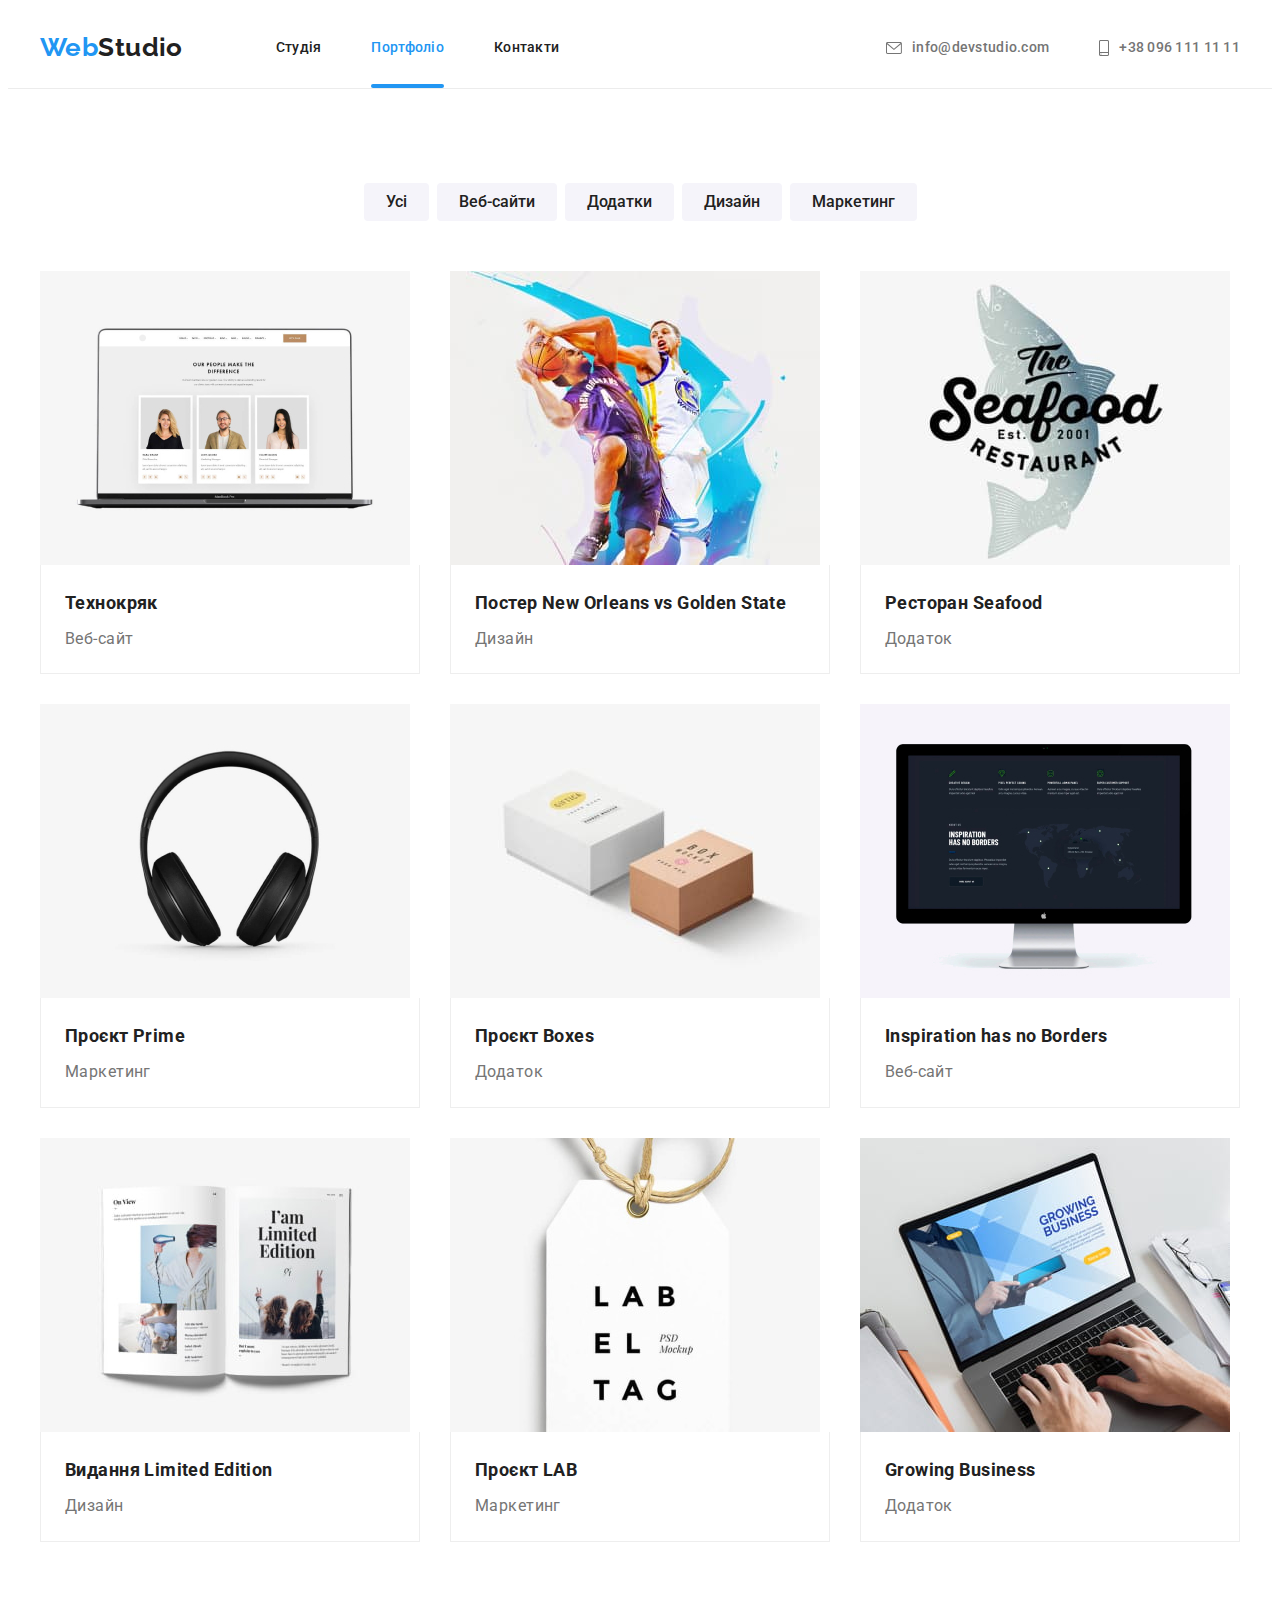
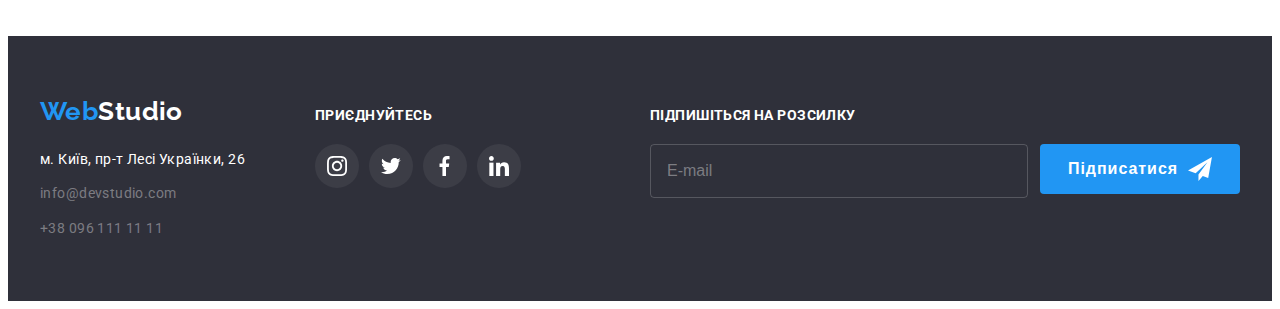
==== portfolio.html @ 869d694b "HW8" ====
<!DOCTYPE html>
<html lang="uk">
  <head>
    <meta charset="UTF-8" />
    <meta http-equiv="X-UA-Compatible" content="IE=edge" />
    <meta name="viewport" content="width=device-width, initial-scale=1.0" />
    <title>WebStudio Portfolio</title>
    <link rel="preconnect" href="https://fonts.googleapis.com" />
    <link rel="preconnect" href="https://fonts.gstatic.com" crossorigin />
    <link
      href="https://fonts.googleapis.com/css2?family=Raleway:wght@700&family=Roboto:wght@400;500;700;900&display=swap"
      rel="stylesheet"
    />
    <link
      rel="stylesheet"
      href="https://cdnjs.cloudflare.com/ajax/libs/modern-normalize/1.1.0/modern-normalize.min.css"
      integrity="sha512-wpPYUAdjBVSE4KJnH1VR1HeZfpl1ub8YT/NKx4PuQ5NmX2tKuGu6U/JRp5y+Y8XG2tV+wKQpNHVUX03MfMFn9Q=="
      crossorigin="anonymous"
      referrerpolicy="no-referrer"
    />
    <link rel="stylesheet" href="./css/portfolio.min.css" />
    <!-- <link rel="stylesheet" href="./css/styles.css" /> -->
  </head>
  <body>
    <!--Header-->
    <header class="header">
      <div class="container">
        <nav class="navigation">
          <a href="./index.html" class="logo"
          ><span class="logo__accent">Web</span>Studio</a>
          <ul class="site-nav list">
            <li class="site-nav__item">
              <a href="./index.html" class="site-nav__link">Студія</a>
            </li>
            <li class="site-nav__item">
              <a href="./portfolio.html" class="site-nav__link site-nav__link--current">Портфоліо</a>
            </li>
            <li class="site-nav__item"><a href="/" class="site-nav__link">Контакти</a></li>
          </ul>
          <ul class="contact list">
            <li class="contact__item">
              <a href="mailto:info@devstudio.com" class="contact__link">
                <svg class="contact__icon" width="16" height="12">
                  <use href="./img/sprite.svg#email"></use>
                </svg>info@devstudio.com</a
                >
              </li>
              <li class="contact__item">
                <a href="tel:+380961111111" class="contact__link"><svg class="contact__icon" width="10" height="16">
                  <use href="./img/sprite.svg#smartphone"></use>
                </svg>+38 096 111 11 11</a>
              </li>
            </ul>
          </nav>
      </div>
    </header>


    <!--Main-->

    <main>
      <!--GALLERY-->
      <section class="portfolio-section">
        <div class="container">
          <h1 class="portfolio-section__headline portfolio-section__headline--visually--hidden">Портфоліо</h1>
          <ul class="filter-list list">
            <li class="filter-list__item">
              <button type="button" class="filter-list__button">Усі</button>
            </li>
            <li class="filter-list__item">
              <button type="button" class="filter-list__button">Веб-сайти</button>
            </li>
            <li class="filter-list__item">
              <button type="button" class="filter-list__button">Додатки</button>
            </li>
            <li class="filter-list__item">
              <button type="button" class="filter-list__button">Дизайн</button>
            </li>
            <li class="filter-list__item">
              <button type="button" class="filter-list__button">Маркетинг</button>
            </li>
          </ul>

          <ul class="portfolio-list list">
            <li class="portfolio-list__item">
              <a class="portfolio-list__link" href="http://google.com">
                  <div class="portfolio-list__thumb">
                    <img
                    class="portfolio-list__image"
                    src="./img/website-techno-pig.jpg"
                    alt="Вебсайт Технокряк"
                    width="370"
                    />
                    <p class="thumb-copy">Ресурс пропонує комплексні пропозиції з різним рівнем функціоналу та сервісів. Все це дозволить відвідувачу отримати вичерпні відомості про компанію чи приватну особу.</p>
                  </div>
                    <div class="card-description">
                      <h2 class="card-description__name">Технокряк</h2>
                      <p class="card-description__description">Веб-сайт</p>
                    </div> 
                  </a>
            </li>
            <li class="portfolio-list__item">
              <a class="portfolio-list__link" href="http://google.com">
                <div class="portfolio-list__thumb">
                  <img
                  class="portfolio-list__image"
                  src="./img/design-nba.jpg"
                  alt="Дизайн постеру"
                  width="370"
                  />
                  <p class="thumb-copy">Ресурс пропонує комплексні пропозиції з різним рівнем функціоналу та сервісів. Все це дозволить відвідувачу отримати вичерпні відомості про компанію чи приватну особу.</p>
                </div>
                  <div class="card-description">
                    <h2 class="card-description__name">
                      Постер New Orleans vs Golden State
                    </h2>
                    <p class="card-description__description">Дизайн</p>
                  </div>
              </a>
            </li>
            <li class="portfolio-list__item">
              <a class="portfolio-list__link" href="http://google.com">
                <div class="portfolio-list__thumb">
                  <img
                  class="portfolio-list__image"
                  src="./img/application-sea-food.jpg"
                  alt="Додаток для ресторану "
                  width="370"
                  />
                  <p class="thumb-copy">Ресурс пропонує комплексні пропозиції з різним рівнем функціоналу та сервісів. Все це дозволить відвідувачу отримати вичерпні відомості про компанію чи приватну особу.</p>
                </div>
                <div class="card-description">
                  <h2 class="card-description__name">Ресторан Seafood</h2>
                  <p class="card-description__description">Додаток</p>
                </div>
              </a>
            </li>
            <li class="portfolio-list__item">
              <a class="portfolio-list__link" href="http://google.com">
                <div class="portfolio-list__thumb">
                  <img
                  class="portfolio-list__image"
                  src="./img/marketing-prime.jpg"
                  alt="Проект прайм"
                  width="370"
                  />
                  <p class="thumb-copy">Ресурс пропонує комплексні пропозиції з різним рівнем функціоналу та сервісів. Все це дозволить відвідувачу отримати вичерпні відомості про компанію чи приватну особу.</p>
                </div>
                <div class="card-description">
                  <h2 class="card-description__name">Проєкт Prime</h2>
                  <p class="card-description__description">Маркетинг</p>
                </div>
              </a>
            </li>
            <li class="portfolio-list__item">
              <a class="portfolio-list__link" href="http://google.com">
                <div class="portfolio-list__thumb">
                  <img
                    class="portfolio-list__image"
                    src="./img/application-boxes.jpg"
                    alt="Додаток boxes"
                    width="370"
                  />
                  <p class="thumb-copy">Ресурс пропонує комплексні пропозиції з різним рівнем функціоналу та сервісів. Все це дозволить відвідувачу отримати вичерпні відомості про компанію чи приватну особу.</p>
                </div>
              <div class="card-description">
                <h2 class="card-description__name">Проєкт Boxes</h2>
                <p class="card-description__description">Додаток</p>
              </div>
            </a>
            </li>
            <li class="portfolio-list__item">
              <a class="portfolio-list__link" href="http://google.com">
                <div class="portfolio-list__thumb">
                <img
                class="portfolio-list__image"
                src="./img/website-nobrd.jpg"
                alt="Вебсайт no borders"
                width="370"
                />
                <p class="thumb-copy">Ресурс пропонує комплексні пропозиції з різним рівнем функціоналу та сервісів. Все це дозволить відвідувачу отримати вичерпні відомості про компанію чи приватну особу.</p>
                </div>
                <div class="card-description">
                  <h2 class="card-description__name">Inspiration has no Borders</h2>
                  <p class="card-description__description">Веб-сайт</p>
                </div>
              </a>
            </li>
            <li class="portfolio-list__item">
              <a class="portfolio-list__link" href="http://google.com">
                <div class="portfolio-list__thumb">
                <img
                class="portfolio-list__image"
                src="./img/design-limited.jpg"
                alt="Дизайн видання Limited edition"
                width="370"
                />
                <p class="thumb-copy">Ресурс пропонує комплексні пропозиції з різним рівнем функціоналу та сервісів. Все це дозволить відвідувачу отримати вичерпні відомості про компанію чи приватну особу.</p>
                </div>
                <div class="card-description">
                  <h2 class="card-description__name">Видання Limited Edition</h2>
                  <p class="card-description__description">Дизайн</p>
                </div>
              </a>
            </li>
            <li class="portfolio-list__item">
              <a class="portfolio-list__link" href="http://google.com">
                <div class="portfolio-list__thumb">
                <img
                class="portfolio-list__image"
                src="./img/marketing-lab.jpg"
                alt="Проект lab"
                width="370"
                />
                <p class="thumb-copy">Ресурс пропонує комплексні пропозиції з різним рівнем функціоналу та сервісів. Все це дозволить відвідувачу отримати вичерпні відомості про компанію чи приватну особу.</p>
                </div>
                <div class="card-description">
                  <h2 class="card-description__name">Проєкт LAB</h2>
                  <p class="card-description__description">Маркетинг</p>
                </div>
              </a>
            </li>
            <li class="portfolio-list__item">
              <a class="portfolio-list__link" href="http://google.com">
                <div class="portfolio-list__thumb">
                <img
                class="portfolio-list__image"
                src="./img/application-gb.jpg"
                alt="Додаток growing business"
                width="370"
                />
                <p class="thumb-copy">Ресурс пропонує комплексні пропозиції з різним рівнем функціоналу та сервісів. Все це дозволить відвідувачу отримати вичерпні відомості про компанію чи приватну особу.</p>
                </div>
                <div class="card-description">
                  <h2 class="card-description__name">Growing Business</h2>
                  <p class="card-description__description">Додаток</p>
                </div>
              </a>
            </li>
          </ul>
        </div>
      </section>
    </main>

    <!--Footer-->
    <footer class="footer-section">
      <div class="container">
        <div class="footer-container">
            <div class="footer-contacts">
              <a href="./index.html" class="logo page-footer__logo"
              ><span class="logo__accent">Web</span>Studio</a
            >
              <address>
                <ul class="footer-contacts__list list">
                <li class="footer-contacts__item">
                  <a
                  href="https://goo.gl/maps/yPFUbCjvbRKHDjKo9"
                  class="footer-contacts__map"
                  target="_blank"
                  rel="noopener noreferrer nofollow"
                  >м. Київ, пр-т Лесі Українки, 26</a
                >
                  </li>
                  <li class="footer-contacts__item">
                <a href="mailto:info@devstudio.com" class="footer-contacts__link"
                  >info@devstudio.com</a
                >
                  </li>
                  <li class="footer-contacts__item">
                <a href="tel:+380961111111" class="footer-contacts__link"
                  >+38 096 111 11 11</a
                >
                  </li>
                </ul>
              </address>
            </div>
            <div class="footer-some">
              <p class="footer-some__cta">Приєднуйтесь</p>
                <ul class="footer-some__list list">
                  <li class="footer-some__item"><a href="#" class="footer-some__link" rel="noopener noreferrer nofollow">
                  <svg class="footer-some__icon" width="20" height="20">
                    <use href="./img/sprite.svg#instagram-icon"></use>
                  </svg></a
                  ></li>
                  <li class="footer-some__item"><a href="#" class="footer-some__link" rel="noopener noreferrer nofollow">
                    <svg class="footer-some__icon" width="20" height="20">
                      <use href="./img/sprite.svg#twitter-icon"></use>
                    </svg></a
                    ></li>
                    <li class="footer-some__item"><a href="#" class="footer-some__link" rel="noopener noreferrer nofollow">
                      <svg class="footer-some__icon" width="20" height="20">
                        <use href="./img/sprite.svg#facebook-icon"></use>
                      </svg></a
                      ></li>
                      <li class="footer-some__item"><a href="#" class="footer-some__link" rel="noopener noreferrer nofollow">
                        <svg class="footer-some__icon" width="20" height="20">
                          <use href="./img/sprite.svg#linkdin-icon"></use>
                        </svg></a
                        ></li>
                      </ul>
            </div>

            <div class="footer-subscription">
              <form>
              <p class="footer-subscription__copy">Підпишіться на розсилку</p>
              
              <div class="footer-subscription__form">
                <input 
                class="footer-subscription__input"
                type="email" 
                name="input-footer" 
                id="input-footer" 
                placeholder="E-mail">
                <button type="submit" class="footer-subscription__button">Підписатися  
                  <svg class="footer-subscription__icon" width="24" height="24">
                  <use href="./img/sprite.svg#subscribe-button"></use>
                  </svg>
                </button>
              </div>
            </form>
            </div>
          </div>
      </div>
    </footer>
  </body>
</html>
---- css/portfolio.min.css ----
body{color:#757575;font-family:Roboto,sans-serif;font-size:14px;font-weight:400;letter-spacing:.03em}.list{list-style:none;margin:0;padding:0}.container{width:1200px;margin-left:auto;margin-right:auto;padding-left:15px;padding-right:15px}.header{background-color:#fff;border-bottom:1px solid #ececec}.navigation{display:-webkit-box;display:-ms-flexbox;display:flex;-webkit-box-align:center;-ms-flex-align:center;align-items:center}.site-nav{display:-webkit-box;display:-ms-flexbox;display:flex;margin-left:93px}.site-nav__item+.site-nav__item{margin-left:50px}.site-nav__link{display:block;color:#212121;font-weight:500;line-height:1.14;letter-spacing:.02em;text-decoration:none;padding-top:32px;padding-bottom:32px;-webkit-transition:color 250ms cubic-bezier(0.4, 0, 0.2, 1);transition:color 250ms cubic-bezier(0.4, 0, 0.2, 1)}.site-nav__link:hover,.site-nav__link:focus{color:#2196f3;fill:#2196f3}.contact{display:-webkit-box;display:-ms-flexbox;display:flex;margin-left:auto}.contact__item+.contact__item{margin-left:50px}.contact__link{color:#757575;fill:#757575;font-weight:500;line-height:1.14;letter-spacing:.02em;text-decoration:none;display:-webkit-box;display:-ms-flexbox;display:flex;-webkit-box-align:center;-ms-flex-align:center;align-items:center;-webkit-transition:color 250ms cubic-bezier(0.4, 0, 0.2, 1),fill 250ms cubic-bezier(0.4, 0, 0.2, 1);transition:color 250ms cubic-bezier(0.4, 0, 0.2, 1),fill 250ms cubic-bezier(0.4, 0, 0.2, 1)}.contact__link:hover,.contact__link:focus{color:#2196f3;fill:#2196f3}.site-nav__link--current{color:#2196f3;position:relative}.site-nav__link--current::after{position:absolute;bottom:0;left:0;content:"";background:#2196f3;width:100%;height:4px;border-radius:2px}.contact__icon{margin-right:10px}.logo{color:#212121;font-family:Raleway,sans-serif;font-weight:700;font-size:26px;line-height:1.2;text-decoration:none}.logo__accent{color:#2196f3}.page-footer__logo{color:#fff;display:inline-block;margin-bottom:20px}.portfolio-section{padding-top:94px;padding-bottom:94px}.portfolio-section__headline--visually--hidden{position:absolute;width:1px;height:1px;margin:-1px;border:0;padding:0;white-space:nowrap;-webkit-clip-path:inset(100%);clip-path:inset(100%);clip:rect(0 0 0 0);overflow:hidden}.filter-list{display:-webkit-box;display:-ms-flexbox;display:flex;-webkit-box-pack:center;-ms-flex-pack:center;justify-content:center;margin-bottom:50px}.filter-list .filter-list__item+.filter-list__item{margin-left:8px}.filter-list__button{color:#212121;background-color:#f5f4fa;border-radius:4px;border:none;font-family:inherit;font-weight:500;font-size:16px;line-height:1.6;padding:6px 22px;cursor:pointer;-webkit-transition:color 250ms cubic-bezier(0.4, 0, 0.2, 1),background-color 250ms cubic-bezier(0.4, 0, 0.2, 1),-webkit-box-shadow 250ms cubic-bezier(0.4, 0, 0.2, 1);transition:color 250ms cubic-bezier(0.4, 0, 0.2, 1),background-color 250ms cubic-bezier(0.4, 0, 0.2, 1),-webkit-box-shadow 250ms cubic-bezier(0.4, 0, 0.2, 1);transition:color 250ms cubic-bezier(0.4, 0, 0.2, 1),background-color 250ms cubic-bezier(0.4, 0, 0.2, 1),box-shadow 250ms cubic-bezier(0.4, 0, 0.2, 1);transition:color 250ms cubic-bezier(0.4, 0, 0.2, 1),background-color 250ms cubic-bezier(0.4, 0, 0.2, 1),box-shadow 250ms cubic-bezier(0.4, 0, 0.2, 1),-webkit-box-shadow 250ms cubic-bezier(0.4, 0, 0.2, 1)}.filter-list__button:hover,.filter-list__button:focus{color:#fff;background-color:#2196f3;-webkit-box-shadow:0px 3px 1px rgba(0,0,0,.1),0px 1px 2px rgba(0,0,0,.08),0px 2px 2px rgba(0,0,0,.12);box-shadow:0px 3px 1px rgba(0,0,0,.1),0px 1px 2px rgba(0,0,0,.08),0px 2px 2px rgba(0,0,0,.12)}.portfolio-list{display:-webkit-box;display:-ms-flexbox;display:flex;-ms-flex-wrap:wrap;flex-wrap:wrap;margin-left:-30px}.portfolio-list__item{margin-left:30px;margin-bottom:30px;-ms-flex-preferred-size:calc(33.3333333333% - 30px);flex-basis:calc(33.3333333333% - 30px)}.portfolio-list__item:nth-last-child(-n+3){margin-bottom:0}.portfolio-list__link{display:block;text-decoration:none;color:#757575;-webkit-transition:-webkit-box-shadow 250ms cubic-bezier(0.4, 0, 0.2, 1);transition:-webkit-box-shadow 250ms cubic-bezier(0.4, 0, 0.2, 1);transition:box-shadow 250ms cubic-bezier(0.4, 0, 0.2, 1);transition:box-shadow 250ms cubic-bezier(0.4, 0, 0.2, 1), -webkit-box-shadow 250ms cubic-bezier(0.4, 0, 0.2, 1)}.portfolio-list__link:focus,.portfolio-list__link:hover{-webkit-box-shadow:0px 1px 1px rgba(0,0,0,.12),0px 4px 4px rgba(0,0,0,.06),1px 4px 6px rgba(0,0,0,.16);box-shadow:0px 1px 1px rgba(0,0,0,.12),0px 4px 4px rgba(0,0,0,.06),1px 4px 6px rgba(0,0,0,.16)}.portfolio-list__image{display:block}.portfolio-list__thumb{position:relative;overflow:hidden}.portfolio-list__thumb::before{content:"";position:absolute;background-color:rgba(33,150,243,.9);width:100%;height:100%;opacity:0;-webkit-transition:opacity 250ms cubic-bezier(0.4, 0, 0.2, 1),-webkit-transform 250ms cubic-bezier(0.4, 0, 0.2, 1);transition:opacity 250ms cubic-bezier(0.4, 0, 0.2, 1),-webkit-transform 250ms cubic-bezier(0.4, 0, 0.2, 1);transition:transform 250ms cubic-bezier(0.4, 0, 0.2, 1),opacity 250ms cubic-bezier(0.4, 0, 0.2, 1);transition:transform 250ms cubic-bezier(0.4, 0, 0.2, 1),opacity 250ms cubic-bezier(0.4, 0, 0.2, 1),-webkit-transform 250ms cubic-bezier(0.4, 0, 0.2, 1);-webkit-transform:translateY(100%);transform:translateY(100%)}.portfolio-list__link:hover .portfolio-list__thumb::before,.portfolio-list__link:focus .portfolio-list__thumb::before{opacity:1;-webkit-transform:translateY(0%);transform:translateY(0%)}.thumb-copy{position:absolute;bottom:63px;top:63px;left:24px;right:24px;margin:0;font-size:18px;line-height:1.55;color:#fff;opacity:0;-webkit-transform:translateY(140%);transform:translateY(140%);-webkit-transition:opacity 250ms cubic-bezier(0.4, 0, 0.2, 1),-webkit-transform 250ms cubic-bezier(0.4, 0, 0.2, 1);transition:opacity 250ms cubic-bezier(0.4, 0, 0.2, 1),-webkit-transform 250ms cubic-bezier(0.4, 0, 0.2, 1);transition:transform 250ms cubic-bezier(0.4, 0, 0.2, 1),opacity 250ms cubic-bezier(0.4, 0, 0.2, 1);transition:transform 250ms cubic-bezier(0.4, 0, 0.2, 1),opacity 250ms cubic-bezier(0.4, 0, 0.2, 1),-webkit-transform 250ms cubic-bezier(0.4, 0, 0.2, 1)}.portfolio-list__link:hover .thumb-copy,.portfolio-list__link:focus .thumb-copy{opacity:1;-webkit-transform:translateY(0%);transform:translateY(0%)}.card-description__name{color:#212121;font-weight:700;font-size:18px;line-height:2;margin-top:0;margin-bottom:4px}.card-description__description{font-size:16px;line-height:1.8;margin-top:0;margin-bottom:0}.card-description{border:1px solid #eee;border-top:none;padding-top:20px;padding-bottom:20px;padding-left:24px;padding-right:24px}.footer-container{display:-webkit-box;display:-ms-flexbox;display:flex;-webkit-box-align:baseline;-ms-flex-align:baseline;align-items:baseline}.footer-section{background-color:#2f303a;padding-top:60px;padding-bottom:60px}.footer-some{margin-left:70px}.footer-some__list{display:-webkit-box;display:-ms-flexbox;display:flex;-webkit-box-pack:center;-ms-flex-pack:center;justify-content:center}.footer-some__link{display:-webkit-box;display:-ms-flexbox;display:flex;-webkit-box-pack:center;-ms-flex-pack:center;justify-content:center;-webkit-box-align:center;-ms-flex-align:center;align-items:center;color:#fff;background-color:rgba(255,255,255,.062745098);width:44px;height:44px;border-radius:50%;-webkit-transition:background-color 250ms cubic-bezier(0.4, 0, 0.2, 1);transition:background-color 250ms cubic-bezier(0.4, 0, 0.2, 1)}.footer-some__link:hover,.footer-some__link:focus{background-color:#2196f3}.footer-some__icon{fill:currentColor}.footer-some__item{margin-right:10px}.footer-some__item:last-child{margin-right:0px}.footer-some__cta{margin-top:0;margin-bottom:20px;font-weight:700;font-size:14px;line-height:1.14;letter-spacing:.03em;text-transform:uppercase;color:#fff}.footer-contacts__list{font-style:normal}.footer-contacts__map{color:#fff;line-height:1.8;text-decoration:none;-webkit-transition:color 250ms cubic-bezier(0.4, 0, 0.2, 1);transition:color 250ms cubic-bezier(0.4, 0, 0.2, 1)}.footer-contacts__map:hover,.footer-contacts__map:focus{color:#2196f3}.footer-contacts__link{color:rgba(255,255,255,.3764705882);line-height:1.8;text-decoration:none;-webkit-transition:color 250ms cubic-bezier(0.4, 0, 0.2, 1);transition:color 250ms cubic-bezier(0.4, 0, 0.2, 1)}.footer-contacts__link:hover,.footer-contacts__link:focus{color:#2196f3}.footer-contacts__item:not(:last-child){margin-bottom:9px}.footer-subscription{margin-left:auto}.footer-subscription__form{display:-webkit-box;display:-ms-flexbox;display:flex}.footer-subscription__copy{margin-top:0px;margin-bottom:20px;font-weight:700;line-height:1.14;text-transform:uppercase;color:#fff}.footer-subscription__icon{margin-left:10px}.footer-subscription__input{width:358px;height:50px;padding-left:16px;margin-right:12px;font-size:16px;cursor:pointer;border:1px solid rgba(255,255,255,.1882352941);border-radius:4px;background-color:rgba(0,0,0,0);color:#fff;-webkit-transition:border 250ms cubic-bezier(0.4, 0, 0.2, 1);transition:border 250ms cubic-bezier(0.4, 0, 0.2, 1)}.footer-subscription__input:focus{border:1px solid #2196f3;outline:none}.footer-subscription__input::-webkit-input-placeholder{color:rgba(255,255,255,.3764705882)}.footer-subscription__input::-moz-placeholder{color:rgba(255,255,255,.3764705882)}.footer-subscription__input:-ms-input-placeholder{color:rgba(255,255,255,.3764705882)}.footer-subscription__input::-ms-input-placeholder{color:rgba(255,255,255,.3764705882)}.footer-subscription__input::placeholder{color:rgba(255,255,255,.3764705882)}.footer-subscription__button{display:-webkit-box;display:-ms-flexbox;display:flex;-webkit-box-align:center;-ms-flex-align:center;align-items:center;width:200px;height:50px;padding:13px 28px;background-color:#2196f3;color:#fff;font-weight:700;font-size:16px;line-height:1.5;letter-spacing:.06em;border:none;border-radius:4px;cursor:pointer;-webkit-transition:background-color 1250ms cubic-bezier(0.4, 0, 0.2, 1),-webkit-box-shadow 250ms cubic-bezier(0.4, 0, 0.2, 1);transition:background-color 1250ms cubic-bezier(0.4, 0, 0.2, 1),-webkit-box-shadow 250ms cubic-bezier(0.4, 0, 0.2, 1);transition:background-color 1250ms cubic-bezier(0.4, 0, 0.2, 1),box-shadow 250ms cubic-bezier(0.4, 0, 0.2, 1);transition:background-color 1250ms cubic-bezier(0.4, 0, 0.2, 1),box-shadow 250ms cubic-bezier(0.4, 0, 0.2, 1),-webkit-box-shadow 250ms cubic-bezier(0.4, 0, 0.2, 1)}.footer-subscription__button:hover,.footer-subscription__button:focus{background-color:#188ce8;-webkit-box-shadow:0px 4px 4px rgba(0,0,0,.15);box-shadow:0px 4px 4px rgba(0,0,0,.15)}/*# sourceMappingURL=portfolio.min.css.map */
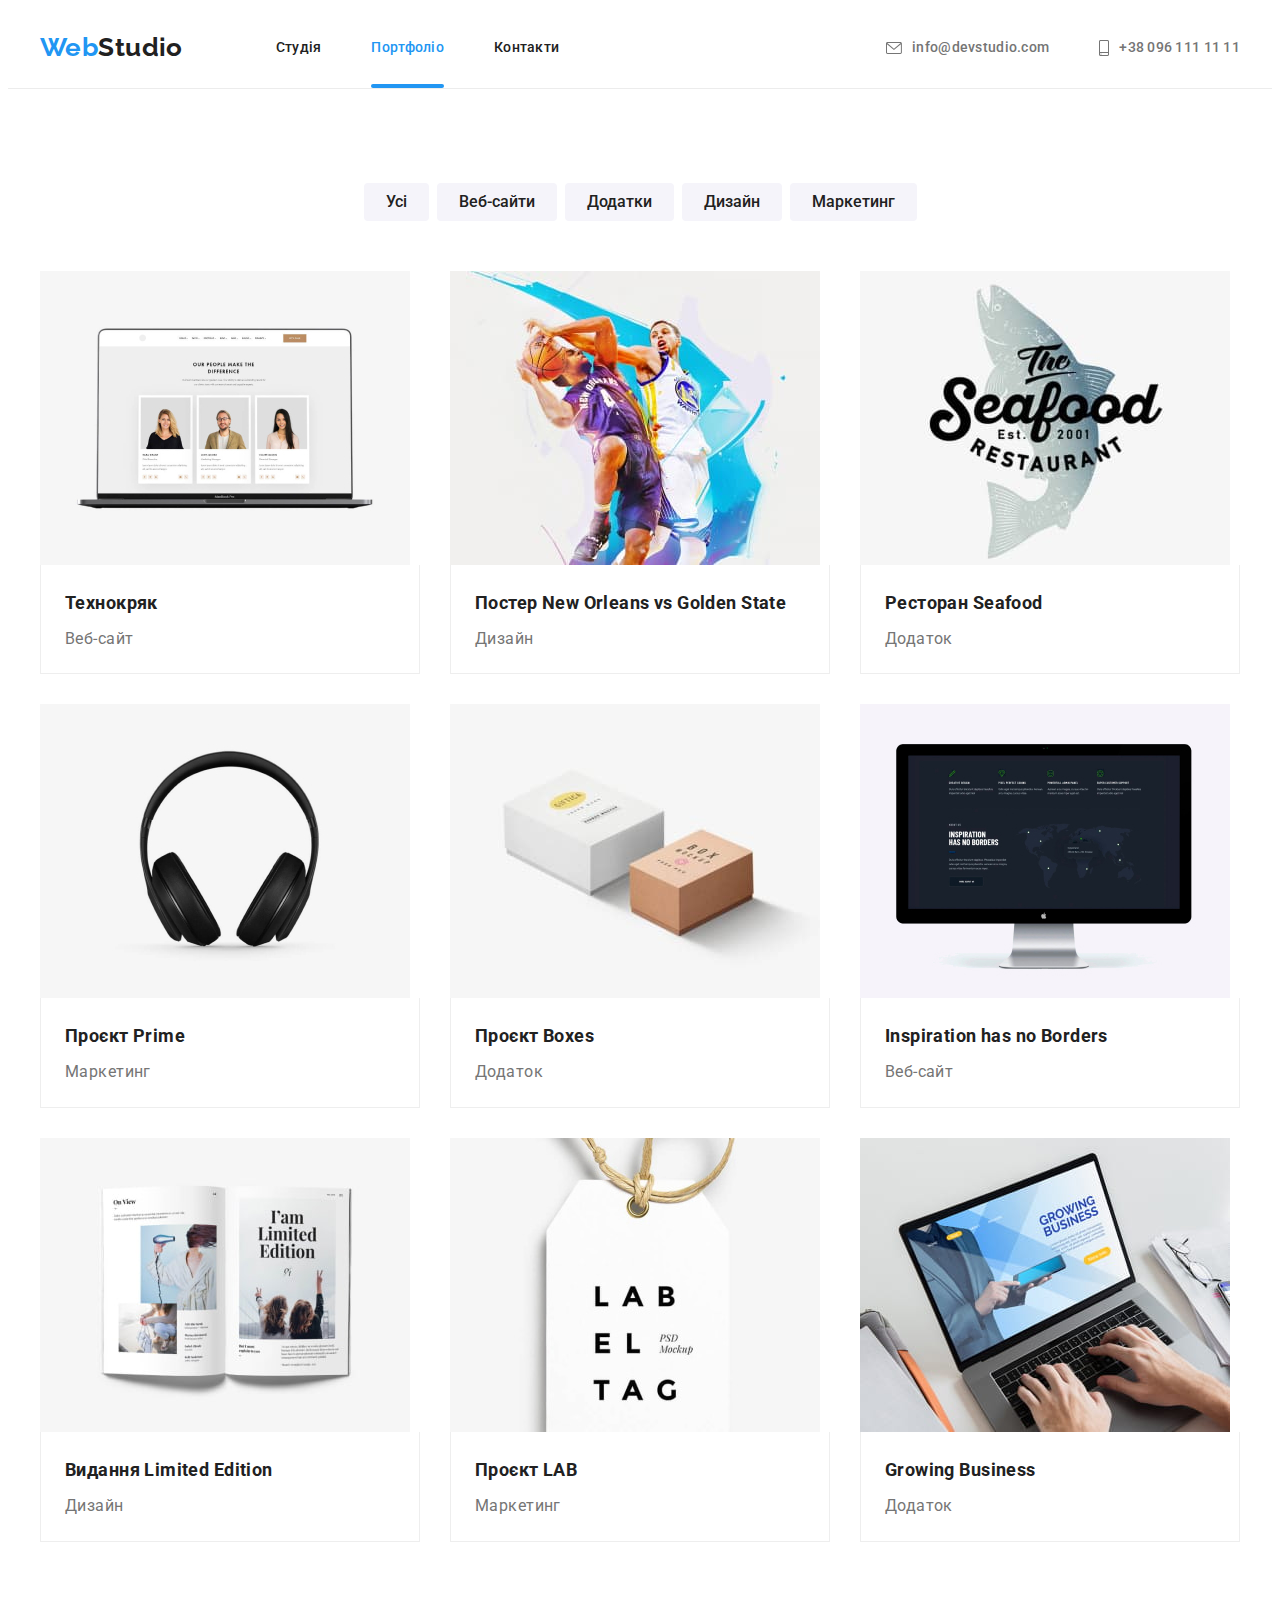
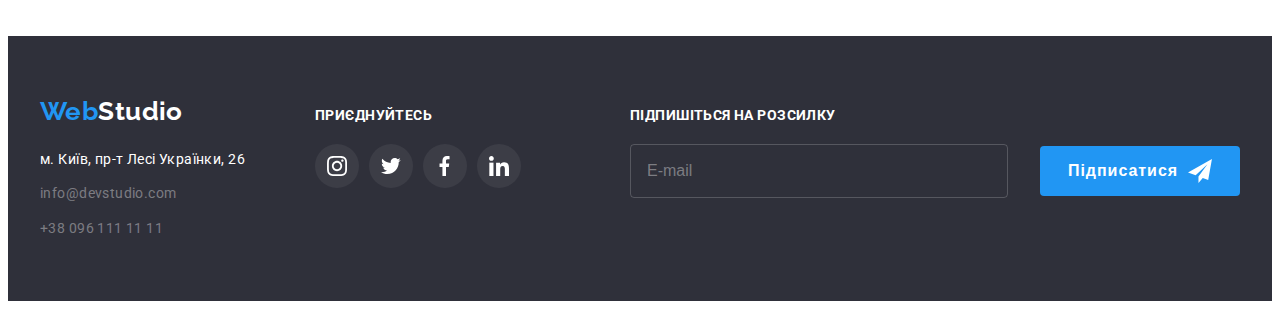
==== commit 5b9f9ab7: "WIP" ====
--- a/portfolio.html
+++ b/portfolio.html
@@ -246,80 +246,102 @@
     <footer class="footer-section">
       <div class="container">
         <div class="footer-container">
+          <div class="footer-info">
             <div class="footer-contacts">
-              <a href="./index.html" class="logo page-footer__logo"
+            <a href="./index.html" class="logo page-footer__logo"
               ><span class="logo__accent">Web</span>Studio</a
             >
-              <address>
-                <ul class="footer-contacts__list list">
+            <address>
+              <ul class="footer-contacts__list list">
                 <li class="footer-contacts__item">
                   <a
-                  href="https://goo.gl/maps/yPFUbCjvbRKHDjKo9"
-                  class="footer-contacts__map"
-                  target="_blank"
-                  rel="noopener noreferrer nofollow"
-                  >м. Київ, пр-т Лесі Українки, 26</a
-                >
-                  </li>
-                  <li class="footer-contacts__item">
-                <a href="mailto:info@devstudio.com" class="footer-contacts__link"
-                  >info@devstudio.com</a
-                >
-                  </li>
-                  <li class="footer-contacts__item">
-                <a href="tel:+380961111111" class="footer-contacts__link"
-                  >+38 096 111 11 11</a
-                >
-                  </li>
-                </ul>
-              </address>
+                    href="https://goo.gl/maps/yPFUbCjvbRKHDjKo9"
+                    class="footer-contacts__map"
+                    target="_blank"
+                    rel="noopener noreferrer nofollow"
+                    >м. Київ, пр-т Лесі Українки, 26</a
+                  >
+                </li>
+                <li class="footer-contacts__item">
+                  <a
+                    href="mailto:info@devstudio.com"
+                    class="footer-contacts__link"
+                    >info@devstudio.com</a
+                  >
+                </li>
+                <li class="footer-contacts__item">
+                  <a href="tel:+380961111111" class="footer-contacts__link"
+                    >+38 096 111 11 11</a
+                  >
+                </li>
+              </ul>
+            </address>
             </div>
             <div class="footer-some">
-              <p class="footer-some__cta">Приєднуйтесь</p>
-                <ul class="footer-some__list list">
-                  <li class="footer-some__item"><a href="#" class="footer-some__link" rel="noopener noreferrer nofollow">
+            <p class="footer-some__cta">Приєднуйтесь</p>
+            <ul class="footer-some__list list">
+              <li class="footer-some__item">
+                <a
+                  href="#"
+                  class="footer-some__link"
+                  rel="noopener noreferrer nofollow"
+                >
                   <svg class="footer-some__icon" width="20" height="20">
-                    <use href="./img/sprite.svg#instagram-icon"></use>
-                  </svg></a
-                  ></li>
-                  <li class="footer-some__item"><a href="#" class="footer-some__link" rel="noopener noreferrer nofollow">
-                    <svg class="footer-some__icon" width="20" height="20">
-                      <use href="./img/sprite.svg#twitter-icon"></use>
-                    </svg></a
-                    ></li>
-                    <li class="footer-some__item"><a href="#" class="footer-some__link" rel="noopener noreferrer nofollow">
-                      <svg class="footer-some__icon" width="20" height="20">
-                        <use href="./img/sprite.svg#facebook-icon"></use>
-                      </svg></a
-                      ></li>
-                      <li class="footer-some__item"><a href="#" class="footer-some__link" rel="noopener noreferrer nofollow">
-                        <svg class="footer-some__icon" width="20" height="20">
-                          <use href="./img/sprite.svg#linkdin-icon"></use>
-                        </svg></a
-                        ></li>
-                      </ul>
+                    <use href="./img/sprite.svg#instagram-icon"></use></svg></a>
+              </li>
+              <li class="footer-some__item">
+                <a
+                  href="#"
+                  class="footer-some__link"
+                  rel="noopener noreferrer nofollow"
+                >
+                  <svg class="footer-some__icon" width="20" height="20">
+                    <use href="./img/sprite.svg#twitter-icon"></use></svg></a>
+              </li>
+              <li class="footer-some__item">
+                <a
+                  href="#"
+                  class="footer-some__link"
+                  rel="noopener noreferrer nofollow"
+                >
+                  <svg class="footer-some__icon" width="20" height="20">
+                    <use href="./img/sprite.svg#facebook-icon"></use></svg></a>
+              </li>
+              <li class="footer-some__item">
+                <a
+                  href="#"
+                  class="footer-some__link"
+                  rel="noopener noreferrer nofollow"
+                >
+                  <svg class="footer-some__icon" width="20" height="20">
+                    <use href="./img/sprite.svg#linkdin-icon"></use></svg></a>
+              </li>
+            </ul>
             </div>
-
-            <div class="footer-subscription">
-              <form>
+          </div>
+
+          <div class="footer-subscription">
+            <form>
               <p class="footer-subscription__copy">Підпишіться на розсилку</p>
-              
+
               <div class="footer-subscription__form">
-                <input 
-                class="footer-subscription__input"
-                type="email" 
-                name="input-footer" 
-                id="input-footer" 
-                placeholder="E-mail">
-                <button type="submit" class="footer-subscription__button">Підписатися  
+                <input
+                  class="footer-subscription__input"
+                  type="email"
+                  name="input-footer"
+                  id="input-footer"
+                  placeholder="E-mail"
+                />
+                <button type="submit" class="footer-subscription__button">
+                  Підписатися
                   <svg class="footer-subscription__icon" width="24" height="24">
-                  <use href="./img/sprite.svg#subscribe-button"></use>
+                    <use href="./img/sprite.svg#subscribe-button"></use>
                   </svg>
                 </button>
               </div>
             </form>
-            </div>
           </div>
+        </div>
       </div>
     </footer>
   </body>
--- a/css/portfolio.min.css
+++ b/css/portfolio.min.css
@@ -1 +1 @@
-body{color:#757575;font-family:Roboto,sans-serif;font-size:14px;font-weight:400;letter-spacing:.03em}.list{list-style:none;margin:0;padding:0}.container{width:1200px;margin-left:auto;margin-right:auto;padding-left:15px;padding-right:15px}.header{background-color:#fff;border-bottom:1px solid #ececec}.navigation{display:-webkit-box;display:-ms-flexbox;display:flex;-webkit-box-align:center;-ms-flex-align:center;align-items:center}.site-nav{display:-webkit-box;display:-ms-flexbox;display:flex;margin-left:93px}.site-nav__item+.site-nav__item{margin-left:50px}.site-nav__link{display:block;color:#212121;font-weight:500;line-height:1.14;letter-spacing:.02em;text-decoration:none;padding-top:32px;padding-bottom:32px;-webkit-transition:color 250ms cubic-bezier(0.4, 0, 0.2, 1);transition:color 250ms cubic-bezier(0.4, 0, 0.2, 1)}.site-nav__link:hover,.site-nav__link:focus{color:#2196f3;fill:#2196f3}.contact{display:-webkit-box;display:-ms-flexbox;display:flex;margin-left:auto}.contact__item+.contact__item{margin-left:50px}.contact__link{color:#757575;fill:#757575;font-weight:500;line-height:1.14;letter-spacing:.02em;text-decoration:none;display:-webkit-box;display:-ms-flexbox;display:flex;-webkit-box-align:center;-ms-flex-align:center;align-items:center;-webkit-transition:color 250ms cubic-bezier(0.4, 0, 0.2, 1),fill 250ms cubic-bezier(0.4, 0, 0.2, 1);transition:color 250ms cubic-bezier(0.4, 0, 0.2, 1),fill 250ms cubic-bezier(0.4, 0, 0.2, 1)}.contact__link:hover,.contact__link:focus{color:#2196f3;fill:#2196f3}.site-nav__link--current{color:#2196f3;position:relative}.site-nav__link--current::after{position:absolute;bottom:0;left:0;content:"";background:#2196f3;width:100%;height:4px;border-radius:2px}.contact__icon{margin-right:10px}.logo{color:#212121;font-family:Raleway,sans-serif;font-weight:700;font-size:26px;line-height:1.2;text-decoration:none}.logo__accent{color:#2196f3}.page-footer__logo{color:#fff;display:inline-block;margin-bottom:20px}.portfolio-section{padding-top:94px;padding-bottom:94px}.portfolio-section__headline--visually--hidden{position:absolute;width:1px;height:1px;margin:-1px;border:0;padding:0;white-space:nowrap;-webkit-clip-path:inset(100%);clip-path:inset(100%);clip:rect(0 0 0 0);overflow:hidden}.filter-list{display:-webkit-box;display:-ms-flexbox;display:flex;-webkit-box-pack:center;-ms-flex-pack:center;justify-content:center;margin-bottom:50px}.filter-list .filter-list__item+.filter-list__item{margin-left:8px}.filter-list__button{color:#212121;background-color:#f5f4fa;border-radius:4px;border:none;font-family:inherit;font-weight:500;font-size:16px;line-height:1.6;padding:6px 22px;cursor:pointer;-webkit-transition:color 250ms cubic-bezier(0.4, 0, 0.2, 1),background-color 250ms cubic-bezier(0.4, 0, 0.2, 1),-webkit-box-shadow 250ms cubic-bezier(0.4, 0, 0.2, 1);transition:color 250ms cubic-bezier(0.4, 0, 0.2, 1),background-color 250ms cubic-bezier(0.4, 0, 0.2, 1),-webkit-box-shadow 250ms cubic-bezier(0.4, 0, 0.2, 1);transition:color 250ms cubic-bezier(0.4, 0, 0.2, 1),background-color 250ms cubic-bezier(0.4, 0, 0.2, 1),box-shadow 250ms cubic-bezier(0.4, 0, 0.2, 1);transition:color 250ms cubic-bezier(0.4, 0, 0.2, 1),background-color 250ms cubic-bezier(0.4, 0, 0.2, 1),box-shadow 250ms cubic-bezier(0.4, 0, 0.2, 1),-webkit-box-shadow 250ms cubic-bezier(0.4, 0, 0.2, 1)}.filter-list__button:hover,.filter-list__button:focus{color:#fff;background-color:#2196f3;-webkit-box-shadow:0px 3px 1px rgba(0,0,0,.1),0px 1px 2px rgba(0,0,0,.08),0px 2px 2px rgba(0,0,0,.12);box-shadow:0px 3px 1px rgba(0,0,0,.1),0px 1px 2px rgba(0,0,0,.08),0px 2px 2px rgba(0,0,0,.12)}.portfolio-list{display:-webkit-box;display:-ms-flexbox;display:flex;-ms-flex-wrap:wrap;flex-wrap:wrap;margin-left:-30px}.portfolio-list__item{margin-left:30px;margin-bottom:30px;-ms-flex-preferred-size:calc(33.3333333333% - 30px);flex-basis:calc(33.3333333333% - 30px)}.portfolio-list__item:nth-last-child(-n+3){margin-bottom:0}.portfolio-list__link{display:block;text-decoration:none;color:#757575;-webkit-transition:-webkit-box-shadow 250ms cubic-bezier(0.4, 0, 0.2, 1);transition:-webkit-box-shadow 250ms cubic-bezier(0.4, 0, 0.2, 1);transition:box-shadow 250ms cubic-bezier(0.4, 0, 0.2, 1);transition:box-shadow 250ms cubic-bezier(0.4, 0, 0.2, 1), -webkit-box-shadow 250ms cubic-bezier(0.4, 0, 0.2, 1)}.portfolio-list__link:focus,.portfolio-list__link:hover{-webkit-box-shadow:0px 1px 1px rgba(0,0,0,.12),0px 4px 4px rgba(0,0,0,.06),1px 4px 6px rgba(0,0,0,.16);box-shadow:0px 1px 1px rgba(0,0,0,.12),0px 4px 4px rgba(0,0,0,.06),1px 4px 6px rgba(0,0,0,.16)}.portfolio-list__image{display:block}.portfolio-list__thumb{position:relative;overflow:hidden}.portfolio-list__thumb::before{content:"";position:absolute;background-color:rgba(33,150,243,.9);width:100%;height:100%;opacity:0;-webkit-transition:opacity 250ms cubic-bezier(0.4, 0, 0.2, 1),-webkit-transform 250ms cubic-bezier(0.4, 0, 0.2, 1);transition:opacity 250ms cubic-bezier(0.4, 0, 0.2, 1),-webkit-transform 250ms cubic-bezier(0.4, 0, 0.2, 1);transition:transform 250ms cubic-bezier(0.4, 0, 0.2, 1),opacity 250ms cubic-bezier(0.4, 0, 0.2, 1);transition:transform 250ms cubic-bezier(0.4, 0, 0.2, 1),opacity 250ms cubic-bezier(0.4, 0, 0.2, 1),-webkit-transform 250ms cubic-bezier(0.4, 0, 0.2, 1);-webkit-transform:translateY(100%);transform:translateY(100%)}.portfolio-list__link:hover .portfolio-list__thumb::before,.portfolio-list__link:focus .portfolio-list__thumb::before{opacity:1;-webkit-transform:translateY(0%);transform:translateY(0%)}.thumb-copy{position:absolute;bottom:63px;top:63px;left:24px;right:24px;margin:0;font-size:18px;line-height:1.55;color:#fff;opacity:0;-webkit-transform:translateY(140%);transform:translateY(140%);-webkit-transition:opacity 250ms cubic-bezier(0.4, 0, 0.2, 1),-webkit-transform 250ms cubic-bezier(0.4, 0, 0.2, 1);transition:opacity 250ms cubic-bezier(0.4, 0, 0.2, 1),-webkit-transform 250ms cubic-bezier(0.4, 0, 0.2, 1);transition:transform 250ms cubic-bezier(0.4, 0, 0.2, 1),opacity 250ms cubic-bezier(0.4, 0, 0.2, 1);transition:transform 250ms cubic-bezier(0.4, 0, 0.2, 1),opacity 250ms cubic-bezier(0.4, 0, 0.2, 1),-webkit-transform 250ms cubic-bezier(0.4, 0, 0.2, 1)}.portfolio-list__link:hover .thumb-copy,.portfolio-list__link:focus .thumb-copy{opacity:1;-webkit-transform:translateY(0%);transform:translateY(0%)}.card-description__name{color:#212121;font-weight:700;font-size:18px;line-height:2;margin-top:0;margin-bottom:4px}.card-description__description{font-size:16px;line-height:1.8;margin-top:0;margin-bottom:0}.card-description{border:1px solid #eee;border-top:none;padding-top:20px;padding-bottom:20px;padding-left:24px;padding-right:24px}.footer-container{display:-webkit-box;display:-ms-flexbox;display:flex;-webkit-box-align:baseline;-ms-flex-align:baseline;align-items:baseline}.footer-section{background-color:#2f303a;padding-top:60px;padding-bottom:60px}.footer-some{margin-left:70px}.footer-some__list{display:-webkit-box;display:-ms-flexbox;display:flex;-webkit-box-pack:center;-ms-flex-pack:center;justify-content:center}.footer-some__link{display:-webkit-box;display:-ms-flexbox;display:flex;-webkit-box-pack:center;-ms-flex-pack:center;justify-content:center;-webkit-box-align:center;-ms-flex-align:center;align-items:center;color:#fff;background-color:rgba(255,255,255,.062745098);width:44px;height:44px;border-radius:50%;-webkit-transition:background-color 250ms cubic-bezier(0.4, 0, 0.2, 1);transition:background-color 250ms cubic-bezier(0.4, 0, 0.2, 1)}.footer-some__link:hover,.footer-some__link:focus{background-color:#2196f3}.footer-some__icon{fill:currentColor}.footer-some__item{margin-right:10px}.footer-some__item:last-child{margin-right:0px}.footer-some__cta{margin-top:0;margin-bottom:20px;font-weight:700;font-size:14px;line-height:1.14;letter-spacing:.03em;text-transform:uppercase;color:#fff}.footer-contacts__list{font-style:normal}.footer-contacts__map{color:#fff;line-height:1.8;text-decoration:none;-webkit-transition:color 250ms cubic-bezier(0.4, 0, 0.2, 1);transition:color 250ms cubic-bezier(0.4, 0, 0.2, 1)}.footer-contacts__map:hover,.footer-contacts__map:focus{color:#2196f3}.footer-contacts__link{color:rgba(255,255,255,.3764705882);line-height:1.8;text-decoration:none;-webkit-transition:color 250ms cubic-bezier(0.4, 0, 0.2, 1);transition:color 250ms cubic-bezier(0.4, 0, 0.2, 1)}.footer-contacts__link:hover,.footer-contacts__link:focus{color:#2196f3}.footer-contacts__item:not(:last-child){margin-bottom:9px}.footer-subscription{margin-left:auto}.footer-subscription__form{display:-webkit-box;display:-ms-flexbox;display:flex}.footer-subscription__copy{margin-top:0px;margin-bottom:20px;font-weight:700;line-height:1.14;text-transform:uppercase;color:#fff}.footer-subscription__icon{margin-left:10px}.footer-subscription__input{width:358px;height:50px;padding-left:16px;margin-right:12px;font-size:16px;cursor:pointer;border:1px solid rgba(255,255,255,.1882352941);border-radius:4px;background-color:rgba(0,0,0,0);color:#fff;-webkit-transition:border 250ms cubic-bezier(0.4, 0, 0.2, 1);transition:border 250ms cubic-bezier(0.4, 0, 0.2, 1)}.footer-subscription__input:focus{border:1px solid #2196f3;outline:none}.footer-subscription__input::-webkit-input-placeholder{color:rgba(255,255,255,.3764705882)}.footer-subscription__input::-moz-placeholder{color:rgba(255,255,255,.3764705882)}.footer-subscription__input:-ms-input-placeholder{color:rgba(255,255,255,.3764705882)}.footer-subscription__input::-ms-input-placeholder{color:rgba(255,255,255,.3764705882)}.footer-subscription__input::placeholder{color:rgba(255,255,255,.3764705882)}.footer-subscription__button{display:-webkit-box;display:-ms-flexbox;display:flex;-webkit-box-align:center;-ms-flex-align:center;align-items:center;width:200px;height:50px;padding:13px 28px;background-color:#2196f3;color:#fff;font-weight:700;font-size:16px;line-height:1.5;letter-spacing:.06em;border:none;border-radius:4px;cursor:pointer;-webkit-transition:background-color 1250ms cubic-bezier(0.4, 0, 0.2, 1),-webkit-box-shadow 250ms cubic-bezier(0.4, 0, 0.2, 1);transition:background-color 1250ms cubic-bezier(0.4, 0, 0.2, 1),-webkit-box-shadow 250ms cubic-bezier(0.4, 0, 0.2, 1);transition:background-color 1250ms cubic-bezier(0.4, 0, 0.2, 1),box-shadow 250ms cubic-bezier(0.4, 0, 0.2, 1);transition:background-color 1250ms cubic-bezier(0.4, 0, 0.2, 1),box-shadow 250ms cubic-bezier(0.4, 0, 0.2, 1),-webkit-box-shadow 250ms cubic-bezier(0.4, 0, 0.2, 1)}.footer-subscription__button:hover,.footer-subscription__button:focus{background-color:#188ce8;-webkit-box-shadow:0px 4px 4px rgba(0,0,0,.15);box-shadow:0px 4px 4px rgba(0,0,0,.15)}/*# sourceMappingURL=portfolio.min.css.map */+body{color:#757575;font-family:Roboto,sans-serif;font-size:14px;font-weight:400;letter-spacing:.03em}.list{list-style:none;margin:0;padding:0}.container{margin-left:auto;margin-right:auto;padding-left:15px;padding-right:15px}@media screen and (min-width: 480px){.container{width:480px}}@media screen and (min-width: 768px){.container{width:768px}}@media screen and (min-width: 1200px){.container{width:1200px}}.header{background-color:#fff;border-bottom:1px solid #ececec}.navigation{display:-webkit-box;display:-ms-flexbox;display:flex;-webkit-box-align:center;-ms-flex-align:center;align-items:center}.site-nav{display:-webkit-box;display:-ms-flexbox;display:flex;margin-left:93px}.site-nav__item+.site-nav__item{margin-left:50px}.site-nav__link{display:block;color:#212121;font-weight:500;line-height:1.14;letter-spacing:.02em;text-decoration:none;padding-top:32px;padding-bottom:32px;-webkit-transition:color 250ms cubic-bezier(0.4, 0, 0.2, 1);transition:color 250ms cubic-bezier(0.4, 0, 0.2, 1)}.site-nav__link:hover,.site-nav__link:focus{color:#2196f3;fill:#2196f3}.contact{display:-webkit-box;display:-ms-flexbox;display:flex;margin-left:auto}.contact__item+.contact__item{margin-left:50px}.contact__link{color:#757575;fill:#757575;font-weight:500;line-height:1.14;letter-spacing:.02em;text-decoration:none;display:-webkit-box;display:-ms-flexbox;display:flex;-webkit-box-align:center;-ms-flex-align:center;align-items:center;-webkit-transition:color 250ms cubic-bezier(0.4, 0, 0.2, 1),fill 250ms cubic-bezier(0.4, 0, 0.2, 1);transition:color 250ms cubic-bezier(0.4, 0, 0.2, 1),fill 250ms cubic-bezier(0.4, 0, 0.2, 1)}.contact__link:hover,.contact__link:focus{color:#2196f3;fill:#2196f3}.site-nav__link--current{color:#2196f3;position:relative}.site-nav__link--current::after{position:absolute;bottom:0;left:0;content:"";background:#2196f3;width:100%;height:4px;border-radius:2px}.contact__icon{margin-right:10px}.logo{color:#212121;font-family:Raleway,sans-serif;font-weight:700;font-size:26px;line-height:1.2;text-decoration:none}.logo__accent{color:#2196f3}.page-footer__logo{color:#fff;display:inline-block;margin-bottom:20px}.portfolio-section{padding-top:94px;padding-bottom:94px}.portfolio-section__headline--visually--hidden{position:absolute;width:1px;height:1px;margin:-1px;border:0;padding:0;white-space:nowrap;-webkit-clip-path:inset(100%);clip-path:inset(100%);clip:rect(0 0 0 0);overflow:hidden}.filter-list{display:-webkit-box;display:-ms-flexbox;display:flex;-webkit-box-pack:center;-ms-flex-pack:center;justify-content:center;margin-bottom:50px}.filter-list .filter-list__item+.filter-list__item{margin-left:8px}.filter-list__button{color:#212121;background-color:#f5f4fa;border-radius:4px;border:none;font-family:inherit;font-weight:500;font-size:16px;line-height:1.6;padding:6px 22px;cursor:pointer;-webkit-transition:color 250ms cubic-bezier(0.4, 0, 0.2, 1),background-color 250ms cubic-bezier(0.4, 0, 0.2, 1),-webkit-box-shadow 250ms cubic-bezier(0.4, 0, 0.2, 1);transition:color 250ms cubic-bezier(0.4, 0, 0.2, 1),background-color 250ms cubic-bezier(0.4, 0, 0.2, 1),-webkit-box-shadow 250ms cubic-bezier(0.4, 0, 0.2, 1);transition:color 250ms cubic-bezier(0.4, 0, 0.2, 1),background-color 250ms cubic-bezier(0.4, 0, 0.2, 1),box-shadow 250ms cubic-bezier(0.4, 0, 0.2, 1);transition:color 250ms cubic-bezier(0.4, 0, 0.2, 1),background-color 250ms cubic-bezier(0.4, 0, 0.2, 1),box-shadow 250ms cubic-bezier(0.4, 0, 0.2, 1),-webkit-box-shadow 250ms cubic-bezier(0.4, 0, 0.2, 1)}.filter-list__button:hover,.filter-list__button:focus{color:#fff;background-color:#2196f3;-webkit-box-shadow:0px 3px 1px rgba(0,0,0,.1),0px 1px 2px rgba(0,0,0,.08),0px 2px 2px rgba(0,0,0,.12);box-shadow:0px 3px 1px rgba(0,0,0,.1),0px 1px 2px rgba(0,0,0,.08),0px 2px 2px rgba(0,0,0,.12)}.portfolio-list{display:-webkit-box;display:-ms-flexbox;display:flex;-ms-flex-wrap:wrap;flex-wrap:wrap;margin-left:-30px}.portfolio-list__item{margin-left:30px;margin-bottom:30px;-ms-flex-preferred-size:calc(33.3333333333% - 30px);flex-basis:calc(33.3333333333% - 30px)}.portfolio-list__item:nth-last-child(-n+3){margin-bottom:0}.portfolio-list__link{display:block;text-decoration:none;color:#757575;-webkit-transition:-webkit-box-shadow 250ms cubic-bezier(0.4, 0, 0.2, 1);transition:-webkit-box-shadow 250ms cubic-bezier(0.4, 0, 0.2, 1);transition:box-shadow 250ms cubic-bezier(0.4, 0, 0.2, 1);transition:box-shadow 250ms cubic-bezier(0.4, 0, 0.2, 1), -webkit-box-shadow 250ms cubic-bezier(0.4, 0, 0.2, 1)}.portfolio-list__link:focus,.portfolio-list__link:hover{-webkit-box-shadow:0px 1px 1px rgba(0,0,0,.12),0px 4px 4px rgba(0,0,0,.06),1px 4px 6px rgba(0,0,0,.16);box-shadow:0px 1px 1px rgba(0,0,0,.12),0px 4px 4px rgba(0,0,0,.06),1px 4px 6px rgba(0,0,0,.16)}.portfolio-list__image{display:block}.portfolio-list__thumb{position:relative;overflow:hidden}.portfolio-list__thumb::before{content:"";position:absolute;background-color:rgba(33,150,243,.9);width:100%;height:100%;opacity:0;-webkit-transition:opacity 250ms cubic-bezier(0.4, 0, 0.2, 1),-webkit-transform 250ms cubic-bezier(0.4, 0, 0.2, 1);transition:opacity 250ms cubic-bezier(0.4, 0, 0.2, 1),-webkit-transform 250ms cubic-bezier(0.4, 0, 0.2, 1);transition:transform 250ms cubic-bezier(0.4, 0, 0.2, 1),opacity 250ms cubic-bezier(0.4, 0, 0.2, 1);transition:transform 250ms cubic-bezier(0.4, 0, 0.2, 1),opacity 250ms cubic-bezier(0.4, 0, 0.2, 1),-webkit-transform 250ms cubic-bezier(0.4, 0, 0.2, 1);-webkit-transform:translateY(100%);transform:translateY(100%)}.portfolio-list__link:hover .portfolio-list__thumb::before,.portfolio-list__link:focus .portfolio-list__thumb::before{opacity:1;-webkit-transform:translateY(0%);transform:translateY(0%)}.thumb-copy{position:absolute;bottom:63px;top:63px;left:24px;right:24px;margin:0;font-size:18px;line-height:1.55;color:#fff;opacity:0;-webkit-transform:translateY(140%);transform:translateY(140%);-webkit-transition:opacity 250ms cubic-bezier(0.4, 0, 0.2, 1),-webkit-transform 250ms cubic-bezier(0.4, 0, 0.2, 1);transition:opacity 250ms cubic-bezier(0.4, 0, 0.2, 1),-webkit-transform 250ms cubic-bezier(0.4, 0, 0.2, 1);transition:transform 250ms cubic-bezier(0.4, 0, 0.2, 1),opacity 250ms cubic-bezier(0.4, 0, 0.2, 1);transition:transform 250ms cubic-bezier(0.4, 0, 0.2, 1),opacity 250ms cubic-bezier(0.4, 0, 0.2, 1),-webkit-transform 250ms cubic-bezier(0.4, 0, 0.2, 1)}.portfolio-list__link:hover .thumb-copy,.portfolio-list__link:focus .thumb-copy{opacity:1;-webkit-transform:translateY(0%);transform:translateY(0%)}.card-description__name{color:#212121;font-weight:700;font-size:18px;line-height:2;margin-top:0;margin-bottom:4px}.card-description__description{font-size:16px;line-height:1.8;margin-top:0;margin-bottom:0}.card-description{border:1px solid #eee;border-top:none;padding-top:20px;padding-bottom:20px;padding-left:24px;padding-right:24px}@media screen and (min-width: 1200px){.footer-container{display:-webkit-box;display:-ms-flexbox;display:flex;-webkit-box-align:baseline;-ms-flex-align:baseline;align-items:baseline}}.footer-section{background-color:#2f303a;padding-top:60px;padding-bottom:60px}@media screen and (min-width: 768px)and (max-width: 1199px){.footer-info{display:-webkit-box;display:-ms-flexbox;display:flex;-webkit-box-align:baseline;-ms-flex-align:baseline;align-items:baseline;-webkit-box-pack:center;-ms-flex-pack:center;justify-content:center;gap:165px}}@media screen and (min-width: 1200px){.footer-info{display:-webkit-box;display:-ms-flexbox;display:flex;-webkit-box-align:baseline;-ms-flex-align:baseline;align-items:baseline;-webkit-box-pack:center;-ms-flex-pack:center;justify-content:center}}@media screen and (max-width: 767px){.footer-some{text-align:center;margin-bottom:60px}}@media screen and (min-width: 768px){.footer-some{text-align:center}}@media screen and (min-width: 1200px){.footer-some{margin-left:70px;text-align:left}}.footer-some__list{display:-webkit-box;display:-ms-flexbox;display:flex;-webkit-box-pack:center;-ms-flex-pack:center;justify-content:center}.footer-some__link{display:-webkit-box;display:-ms-flexbox;display:flex;-webkit-box-pack:center;-ms-flex-pack:center;justify-content:center;-webkit-box-align:center;-ms-flex-align:center;align-items:center;color:#fff;background-color:rgba(255,255,255,.062745098);width:44px;height:44px;border-radius:50%;-webkit-transition:background-color 250ms cubic-bezier(0.4, 0, 0.2, 1);transition:background-color 250ms cubic-bezier(0.4, 0, 0.2, 1)}.footer-some__link:hover,.footer-some__link:focus{background-color:#2196f3}.footer-some__icon{fill:currentColor}.footer-some__item{margin-right:10px}.footer-some__item:last-child{margin-right:0px}.footer-some__cta{margin-top:0;margin-bottom:20px;font-weight:700;font-size:14px;line-height:1.14;letter-spacing:.03em;text-transform:uppercase;color:#fff}@media screen and (max-width: 767px){.footer-contacts{text-align:center;margin-bottom:60px}}.footer-contacts__list{font-style:normal}.footer-contacts__map{color:#fff;line-height:1.8;text-decoration:none;-webkit-transition:color 250ms cubic-bezier(0.4, 0, 0.2, 1);transition:color 250ms cubic-bezier(0.4, 0, 0.2, 1)}.footer-contacts__map:hover,.footer-contacts__map:focus{color:#2196f3}.footer-contacts__link{color:rgba(255,255,255,.3764705882);line-height:1.8;text-decoration:none;-webkit-transition:color 250ms cubic-bezier(0.4, 0, 0.2, 1);transition:color 250ms cubic-bezier(0.4, 0, 0.2, 1)}.footer-contacts__link:hover,.footer-contacts__link:focus{color:#2196f3}.footer-contacts__item:not(:last-child){margin-bottom:9px}@media screen and (min-width: 768px)and (max-width: 1199px){.footer-subscription{margin-top:60px;text-align:center}}@media screen and (min-width: 1200px){.footer-subscription{margin-left:auto}}@media screen and (max-width: 767px){.footer-subscription__form{display:-webkit-box;display:-ms-flexbox;display:flex;-webkit-box-orient:vertical;-webkit-box-direction:normal;-ms-flex-direction:column;flex-direction:column;-webkit-box-align:center;-ms-flex-align:center;align-items:center;gap:20px}}@media screen and (min-width: 768px){.footer-subscription__form{display:-webkit-box;display:-ms-flexbox;display:flex;-webkit-box-orient:vertical;-webkit-box-direction:normal;-ms-flex-direction:column;flex-direction:column;-webkit-box-align:center;-ms-flex-align:center;align-items:center;gap:20px}}@media screen and (min-width: 1200px){.footer-subscription__form{display:-webkit-box;display:-ms-flexbox;display:flex;-webkit-box-orient:horizontal;-webkit-box-direction:normal;-ms-flex-direction:row;flex-direction:row}}.footer-subscription__copy{margin-top:0px;margin-bottom:20px;font-weight:700;line-height:1.14;text-transform:uppercase;color:#fff}@media screen and (max-width: 767px){.footer-subscription__copy{text-align:center}}.footer-subscription__icon{margin-left:10px}.footer-subscription__input{font-size:16px;cursor:pointer;border:1px solid rgba(255,255,255,.1882352941);border-radius:4px;background-color:rgba(0,0,0,0);color:#fff;-webkit-transition:border 250ms cubic-bezier(0.4, 0, 0.2, 1);transition:border 250ms cubic-bezier(0.4, 0, 0.2, 1)}@media screen and (max-width: 767px){.footer-subscription__input{width:450px;height:50px;margin-right:15px;margin-left:15px;padding-left:16px}}@media screen and (min-width: 768px)and (max-width: 1199px){.footer-subscription__input{width:450px;height:50px;margin-right:auto;margin-left:auto;padding-left:16px}}@media screen and (min-width: 1200px){.footer-subscription__input{width:358px;height:50px;padding-left:16px;margin-right:12px}}.footer-subscription__input:focus{border:1px solid #2196f3;outline:none}.footer-subscription__input::-webkit-input-placeholder{color:rgba(255,255,255,.3764705882)}.footer-subscription__input::-moz-placeholder{color:rgba(255,255,255,.3764705882)}.footer-subscription__input:-ms-input-placeholder{color:rgba(255,255,255,.3764705882)}.footer-subscription__input::-ms-input-placeholder{color:rgba(255,255,255,.3764705882)}.footer-subscription__input::placeholder{color:rgba(255,255,255,.3764705882)}.footer-subscription__button{display:-webkit-box;display:-ms-flexbox;display:flex;-webkit-box-align:center;-ms-flex-align:center;align-items:center;width:200px;height:50px;padding:13px 28px;background-color:#2196f3;color:#fff;font-weight:700;font-size:16px;line-height:1.5;letter-spacing:.06em;border:none;border-radius:4px;cursor:pointer;-webkit-transition:background-color 1250ms cubic-bezier(0.4, 0, 0.2, 1),-webkit-box-shadow 250ms cubic-bezier(0.4, 0, 0.2, 1);transition:background-color 1250ms cubic-bezier(0.4, 0, 0.2, 1),-webkit-box-shadow 250ms cubic-bezier(0.4, 0, 0.2, 1);transition:background-color 1250ms cubic-bezier(0.4, 0, 0.2, 1),box-shadow 250ms cubic-bezier(0.4, 0, 0.2, 1);transition:background-color 1250ms cubic-bezier(0.4, 0, 0.2, 1),box-shadow 250ms cubic-bezier(0.4, 0, 0.2, 1),-webkit-box-shadow 250ms cubic-bezier(0.4, 0, 0.2, 1)}.footer-subscription__button:hover,.footer-subscription__button:focus{background-color:#188ce8;-webkit-box-shadow:0px 4px 4px rgba(0,0,0,.15);box-shadow:0px 4px 4px rgba(0,0,0,.15)}/*# sourceMappingURL=portfolio.min.css.map */